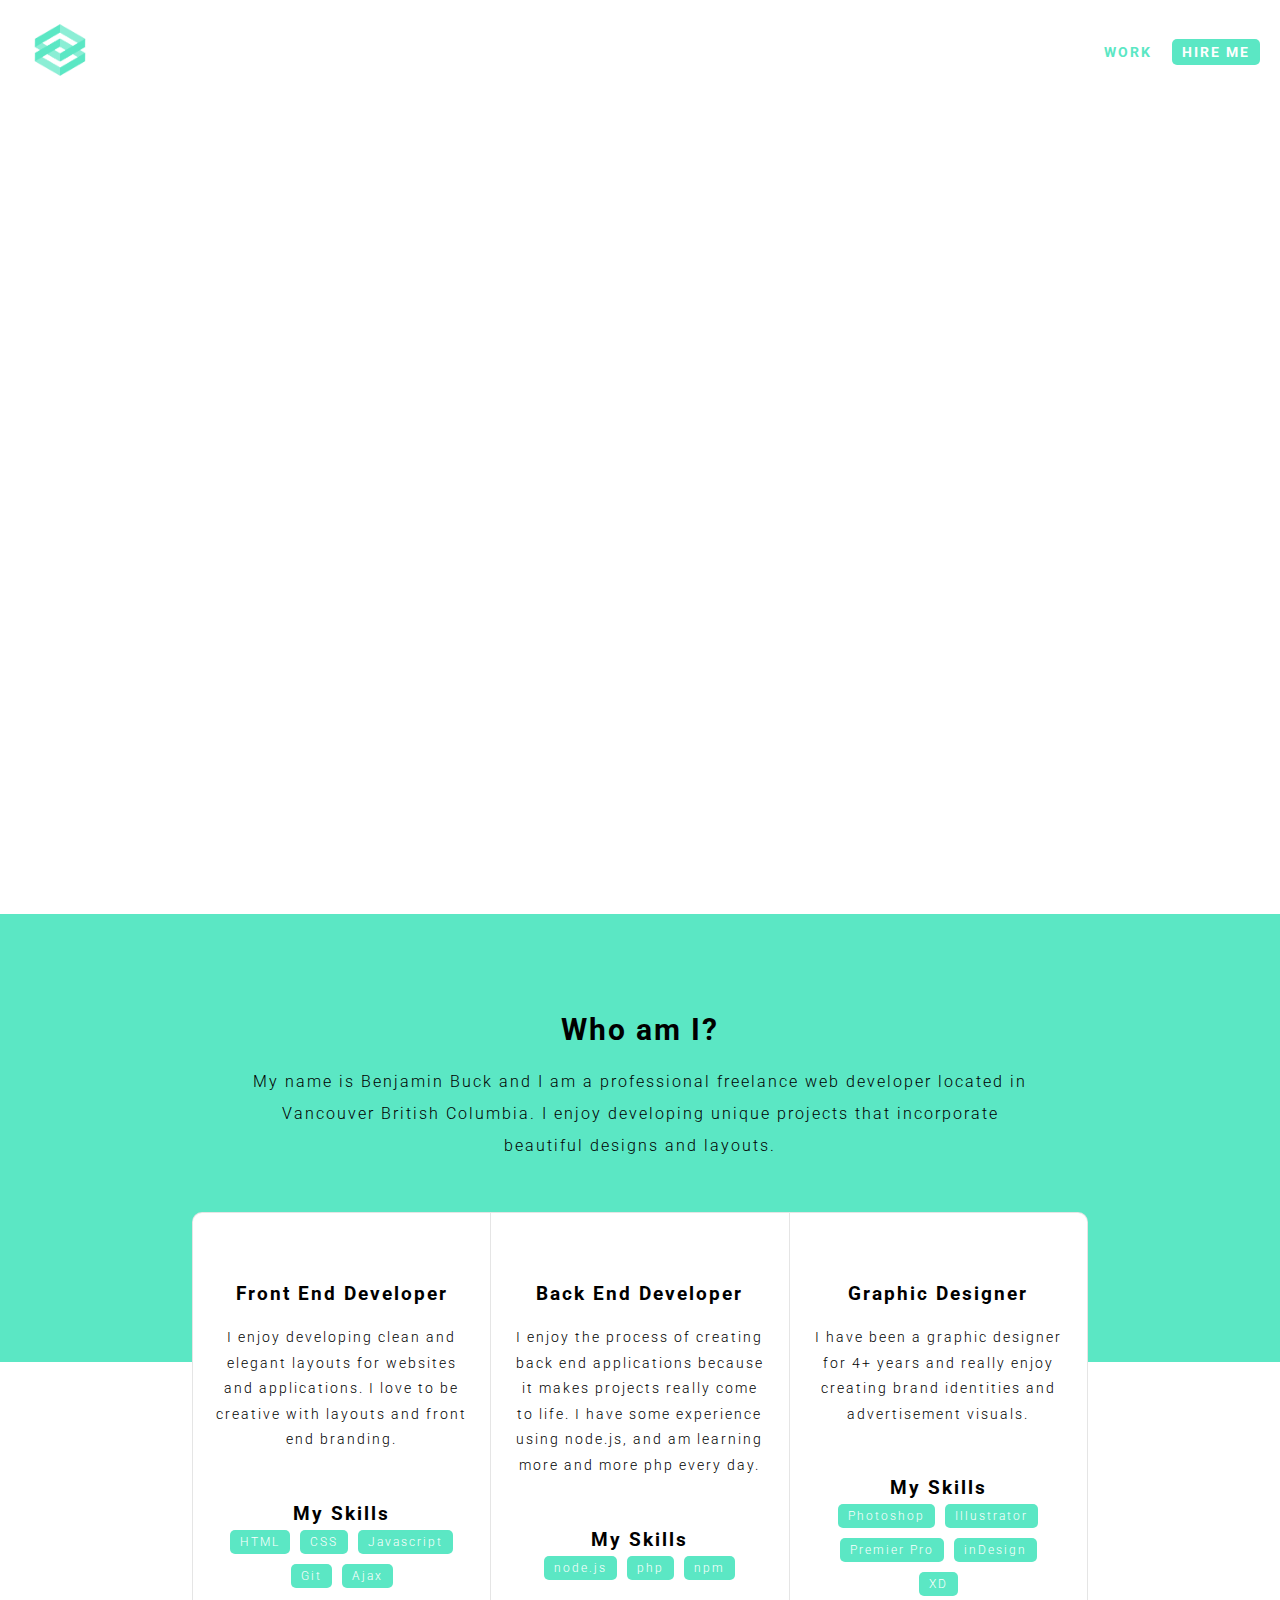
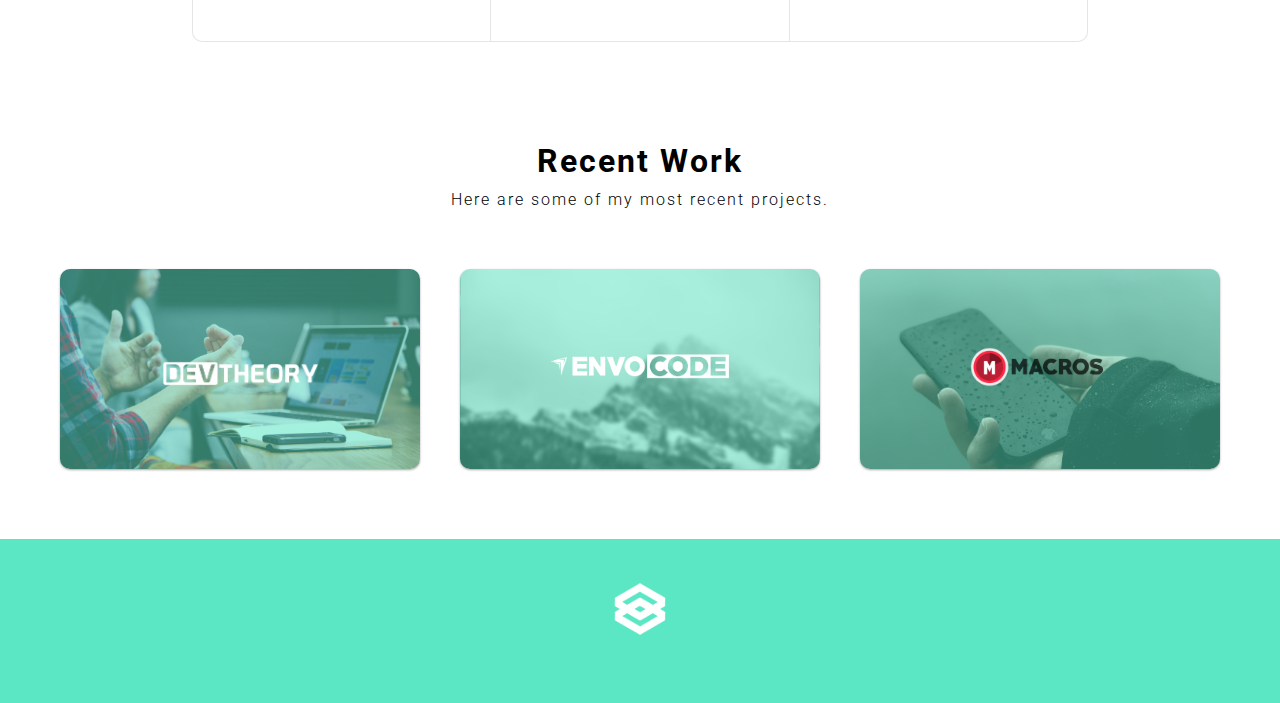
==== index.html @ eeb23f59 "first commit" ====
<!DOCTYPE html>
<html lang="en">
<head>
  <meta charset="UTF-8">
  <meta name="viewport" content="width=device-width, initial-scale=1.0">
  <meta http-equiv="X-UA-Compatible" content="ie=edge">
  <link rel="stylesheet" href="https://use.fontawesome.com/releases/v5.8.1/css/all.css" integrity="sha384-50oBUHEmvpQ+1lW4y57PTFmhCaXp0ML5d60M1M7uH2+nqUivzIebhndOJK28anvf" crossorigin="anonymous">
  <link href="https://fonts.googleapis.com/css?family=Heebo:400,700,900|Lato" rel="stylesheet">
  <link href="https://fonts.googleapis.com/css?family=Roboto:300,400,500,700" rel="stylesheet">
  <link rel="stylesheet" href="animate.css">
  <link rel="stylesheet" href="styles.css" type="text/css">
  <title>Benjamin Buck | Web Developer</title>
  <link rel="icon" href="img/logo_transparent.png" type="image/x-icon"/>
</head>
<body>

  <header>
    <a href="#"><img id="logo" src="img/logo_transparent.png" alt="Benjamin Buck logo"></a>
    <nav>
      <ul>
        <li><a href="work.html">Work</a></li>
        <li class="button"><a href="hire.html">Hire Me</a></li>
      </ul>
    </nav>
  </header>
  <section class="typewriter">
    <p class="line anim-typewriter">Hi, I'm <span class="color">Ben</span> and I develop beautiful websites and applications</p>
  </section>

  <section class="about-me">
    <div class="about-content">
      <h2>Who am I?</h2>
      <p>My name is Benjamin Buck and I am a professional freelance web developer located in Vancouver British Columbia. I enjoy developing unique projects that incorporate beautiful designs and layouts.</p>
    </div>
  </section>

  <section class="skills">
    <div class="inner-box">
      <i class="fas fa-laptop-code"></i>
      <h3>Front End Developer</h3>
      <p>I enjoy developing clean and elegant layouts for websites and applications. I love to be creative with layouts and front end branding.</p>

      <h3>My Skills</h3>
      <div class="tags-container">
        <span class="tag">HTML</span>
        <span class="tag">CSS</span>
        <span class="tag">Javascript</span>
        <span class="tag">Git</span>
        <span class="tag">Ajax</span>
      </div>

    </div>
    <div class="inner-box">
      <i class="fas fa-sitemap"></i>
      <h3>Back End Developer</h3>
      <p>I enjoy the process of creating back end applications because it makes projects really come to life. I have some experience using node.js, and am learning more and more php every day.</p>

      <h3>My Skills</h3>
      <div class="tags-container">
        <span class="tag">node.js</span>
        <span class="tag">php</span>
        <span class="tag">npm</span>
      </div>


    </div>
    <div class="inner-box">
      <i class="fas fa-brush"></i>
      <h3>Graphic Designer</h3>
      <p>I have been a graphic designer for 4+ years and really enjoy creating brand identities and advertisement visuals. </p>
      <h3>My Skills</h3>
      <div class="tags-container">
        <span class="tag">Photoshop</span>
        <span class="tag">Illustrator</span>
        <span class="tag">Premier Pro</span>
        <span class="tag">inDesign</span>
        <span class="tag">XD</span>
      </div>
    </div>
  </section>

  <section class="recent-portfolio">
    <h1>Recent Work</h1>
    <p>Here are some of my most recent projects.</p>

    <div class="recent-container">
      <div class="project" style="background-image: url('img/devtheory.png')">
        <a href="devtheory.html"><img class="port-logo" src="img/devtheory-logo.png" alt="Dev Theory Logo"></a>
      </div>

      <div class="project" style="background-image: url('img/envocode.png')">
        <a href="envocode.html"><img class="port-logo" src="img/envocode-logo.png" alt="Envocode Logo"></a>
      </div>

      <div class="project" style="background-image: url('img/macros-photo.png')">
        <a href="macros.html"><img class="port-logo" src="img/macros.png" alt="Envocode Logo"></a>


      </div>
    </div>
  </section>

  <footer>
    <img id="footer-logo" src="img/logo_white.png" alt="White version of logo">
    <ul>
      <li><a href="http://www.twitter.com/thebenalan"><i class="fab fa-twitter"></i></a></li>
      <li><a href="http://www.facebook.com/thebenalan"><i class="fab fa-facebook-f"></i></a></li>
      <li><a href="http://www.dribble.com/thebenalan"><i class="fab fa-dribbble"></i></a></li>
      <li><a href="http://www.instagram.com/thebenalan"><i class="fab fa-instagram"></i></a></li>
    </ul>
  </footer>

  <script src="main.js"></script>
</body>
</html>
---- styles.css ----
/*
Benjamin Buck Portfolio website
Designed By: Benjamin Buck
*/

/* =================== */
/* Global Styles */

* {
  padding: 0;
  margin: 0;
}

body {
  font-family: 'Roboto', sans-serif;
  letter-spacing: 2px
}

a {
  text-decoration: none;
}

p {
  font-weight: 300;
  padding-top: 10px;
}

nav a:hover {
  color: #18b28b;
  transition: 0.4s;
  cursor: pointer;
  border-bottom: 2px solid #18b28b;
}

li {
  list-style: none;
}

.active {
  border-bottom: 1px solid #5be7c4;
}

.gray {
  background-color: rgba(0,0,0,0.07);
}

/* Website Buttons */

.btn {
  margin: 20px 0;
  padding: 10px 60px;
  font-size: 15px;
  background: transparent;
  border: 1px solid #5be7c4;
  border-radius: 10px;
  font-weight: bold;
  color: black;
}

/* Button Hover States */

.btn a:hover {
  color: white;
}

.btn:hover {
  border: 2px solid white;
  background-color: #5be7c4;
  color: white;
  transition: 0.5s;
  transition-timing-function: ease-in-out;
}

/* Animations */

@keyframes fadeInUp {
  from {
    opacity: 0;
    transform: translateY(400px);
  }
  to {
    opacity: 1;
    transform: translateX(0);
  }
}

@keyframes fadeInDown {
  from {
    opacity: 0;
    transform: translateY(-100px);
  }
  to {
    opacity: 1;
    transform: translateY(0);
  }
}

/* Used for portfolio screen scroll */
@keyframes screenScroll {
  from {
    top: 0;
  }
  to {
    top: -800px;
  }
}

@keyframes scroll {
  from {
    transform: translateY(0);
  }
  to {
    transform: translateY(500px);
  }
}

@keyframes tilt {
  from {
    transform: translate3d(0);
  }
  to {
    transform: translate3d(100px);
  }
}


/* =================== */
/* Header */

header {
  z-index: 3;
  position: sticky;
  top: 0;
  display: flex;
  justify-content: space-between;
  align-items: center;
  padding: 20px;
  background-color: white;
  animation-name: fadeInDown;
  animation-duration: 1s;
  animation-timing-function: ease-in-out;
  animation-fill-mode: forwards;
}

header a {
  color: #5be7c4;
}

header #logo {
  height: 60px;
  margin-left: 10px;
}

header nav ul {
  display: flex;
  align-items: center;
}

header nav li {
  padding: 0 20px;
  font-size: 14px;
  text-transform: uppercase;
  font-weight: bold;

}

.button {
  background-color: #5be7c4;
  padding: 5px 10px;
  opacity: 1;
  border-radius: 5px;
}

.button a {
  color: white;
}

.button:hover {
  background-color: #18b28b;
  transition: 0.4s;
}

.button a:hover {
  color: white;
}

.typewriter {
  opacity: 0;
  animation-name: fadeInUp;
  animation-duration: 1s;
  animation-delay: 1s;
  animation-timing-function: ease-in-out;
  animation-fill-mode: forwards;
  margin: 0 auto;
  height: 90vh;
  width: 80%;
  display: flex;
  justify-content: center;
  flex-direction: column;
  align-items: center;
  text-align: center;
  line-height: 1em;
}

.typewriter p {
  font-size: 60px;
  max-width: 80rem;
  display: block;
  padding: 0;
  line-height: normal;
}

.color {
  color: #5be7c4;
  font-weight: bold;
}

/* About Section */

.about-me {
  display: flex;
  justify-content: center;
  text-align: center;
  padding: 100px 0 200px 0;
  width: 100%;
  background-color: #5be7c4;
}

.about-me .about-content {
  max-width: 50rem;
  line-height: 2rem;
}

.about-me h2 {
  font-size: 30px;
  font-weight: bold;
}

.about-me p {
  padding-top: 20px;
  font-weight: 300;
}

/* Skills Section */

.skills {
  display: flex;
  position: relative;
  top: -150px;
  background-color: white;
  width: 70%;
  margin: 0 auto;
  border-radius: 10px;
  border: 1px solid rgba(0,0,0,0.1);
  box-sizing: border-box;
}


.inner-box {
  flex-basis: 33.3%;
  border-right: 1px solid rgba(0,0,0,0.1);
  text-align: center;
  padding: 40px 0;
}

.inner-box:last-child {
  border: none;
}

.inner-box i {
  font-size: 60px;
  color: #5be7c4;
  text-align: center;
}

.inner-box h3 {
  padding-top: 30px;
}

.inner-box p {
  font-size: 14px;
  font-weight: 300;
  padding: 20px;
  line-height: 1.6rem;
}

.tags-container {
  margin-top: 20px;
  display: flex;
  flex-wrap: wrap;
  text-align: center;
  align-items: center;
  justify-content: center;
  max-width: 80%;
  margin: 0 auto;
}

.tag {
  background-color: #5be7c4;
  padding: 5px 10px;
  border-radius: 5px;
  margin: 5px;
  color: black;
  font-size: 12px;
  color: white;
  font-weight: 300;
}

.skills-btn {
  margin-top: 20px;
  padding: 10px 80px;
  background-color:#5be7c4;
  border: none;
  border-radius: 10px;
  font-size: 15px;
  font-weight: bold;
}

/* Recent Work */

.recent-portfolio {
  text-align: center;
  position: relative;
  top: -50px;
}

.recent-container {
  max-width: 1200px;
  margin: 0 auto;
  display: flex;
  margin-top: 40px;
}

.project {
  height: 200px;
  width: 33.3%;
  background-size: cover;
  background-position: center;
  border-radius: 10px;
  margin: 20px;
  box-shadow: 0 1px 3px rgba(0,0,0,0.12), 0 1px 2px rgba(0,0,0,0.24);
  transition: all 0.3s cubic-bezier(.25,.8,.25,1);
  transition: 0.4s;
  color: white;
  display: flex;
  align-items: center;
  justify-content: center;
}

.project:hover {
  box-shadow: 0 14px 28px rgba(0,0,0,0.25), 0 10px 10px rgba(0,0,0,0.22);
  transition: 0.4s;
  filter: saturate();
}

.port-logo {
  height: 40px;
}

.port-hover {
  transform: scale(1.2);
  transition: 1s;
}


/* Footer Styles */

footer {
  background-color: #5be7c4;
  text-align: center;
  padding-bottom: 20px;
}

footer #footer-logo {
  height: 60px;
  margin: 40px 0;
}

footer ul {
  display: flex;
  align-items: center;
  justify-content: center;
}

footer li {
  margin: 0 10px;
}

footer a {
  color: white;
  font-size: 20px;
}

/* Portfolio Page */

.portfolio {
  background-color: rgba(0,0,0,0.05);
  width: 100%;
}

.portfolio-container {
  display: flex;
  flex-wrap: wrap;
  margin: 0 auto;
  width: 1200px;
  justify-content: space-between;
  padding: 50px 0;
}

.portfolio-thumbnail {
  height: 250px;
  flex-basis: 48%;
  margin: 20px 0;
  background-size: cover;
  background-position: center;
  display: flex;
  justify-content: center;
  align-items: center;
  text-align: center;
  color: white;
  text-shadow: 0px 3px 7px rgba(0,0,0,0.20);
  border-radius: 10px;
}

.portfolio a {
  color: white;
}

.portfolio-thumbnail h3 {
  font-size: 30px;
}

.portfolio-thumbnail p {
  font-weight: 300;
}


/* Projects Page */
.preview {
  display: flex;
  justify-content: space-between;
  max-width: 1200px;
  margin: 100px auto;
  padding-bottom: 100px;
}

.screen {
  height: 250px;
  width: 527px;
  z-index: 1;
  position: absolute;
  top: 246px;
  object-fit: cover;
  overflow: hidden;
}

.screen img {
  object-fit: cover;
  width: 527px;
  border: none;
  position: absolute;
  animation-name: screenScroll;
  animation-duration: 8s;
  animation-iteration-count: infinite;
}

.project-description {
  flex-basis: 50%;
  height: 100px;
}

.project-description p {
  line-height: 1.3rem;
  font-weight: 300;
  color: rgba(0,0,0,0.7);
  font-size: 14px;
}

.computer #Layer_1 {
  height: 300px;
  flex-basis: 50%;
}

.computer #scroll {
  animation-name: scroll;
  animation-duration: 8s;
  animation-fill-mode: forwards;
  animation-iteration-count: infinite;
}

.computer #scroll:hover {
  animation-name: tilt;
  animation-duration: 3s;
}

.features {
  height: 500px;
  width: 100%;
}

.features-container {
  display: flex;
  justify-content: space-between;
  max-width: 1200px;
  margin: 0 auto;
}

.features .box {
  height: 200px;
  width: 200px;
  flex-basis: 31%;
  background-color: #A3ECDA;
  position: relative;
  top: -80px;
  display: flex;
  justify-content: center;
  align-items: flex-start;
  border-radius: 10px;
  color: white;
}

.features .box .content {
  padding: 20px 0;
  width: 80%;
  margin: 0 auto;
}

.features .box .content p,
.features .box .content ul li {
  font-size: 13px;
  line-height: 20px;
}

.features .box .content ul {
  margin-top: 10px;
}

.features .box .content ul li {
  list-style: disc;
  margin-left: 20px
}


@media screen and (max-width: 1200px) {
  .skills {
    flex-direction: column;
    width: 80%;
  }

  .inner-box {
    border-top: 1px solid rgba(0,0,0,0.1);
    border-right: none;
  }

  .inner-box:first-child {
    border-top: none;
  }

  .inner-box:last-child {
    border-top: 1px solid rgba(0,0,0,0.1);

  }
  .about-me .about-content {
    max-width: 80%;
  }

  .recent-container {
    flex-direction: column;
    flex-wrap: wrap;
  }

  .project {
    width: 70%;
    height: 300px;
    margin: 40px auto;
  }
}

@media screen and (max-width: 700px) {
  .skills {
    width: 90%;
  }

  .typewriter p {
    font-size: 40px;
  }

  .project {
    width: 90%;
  }

}
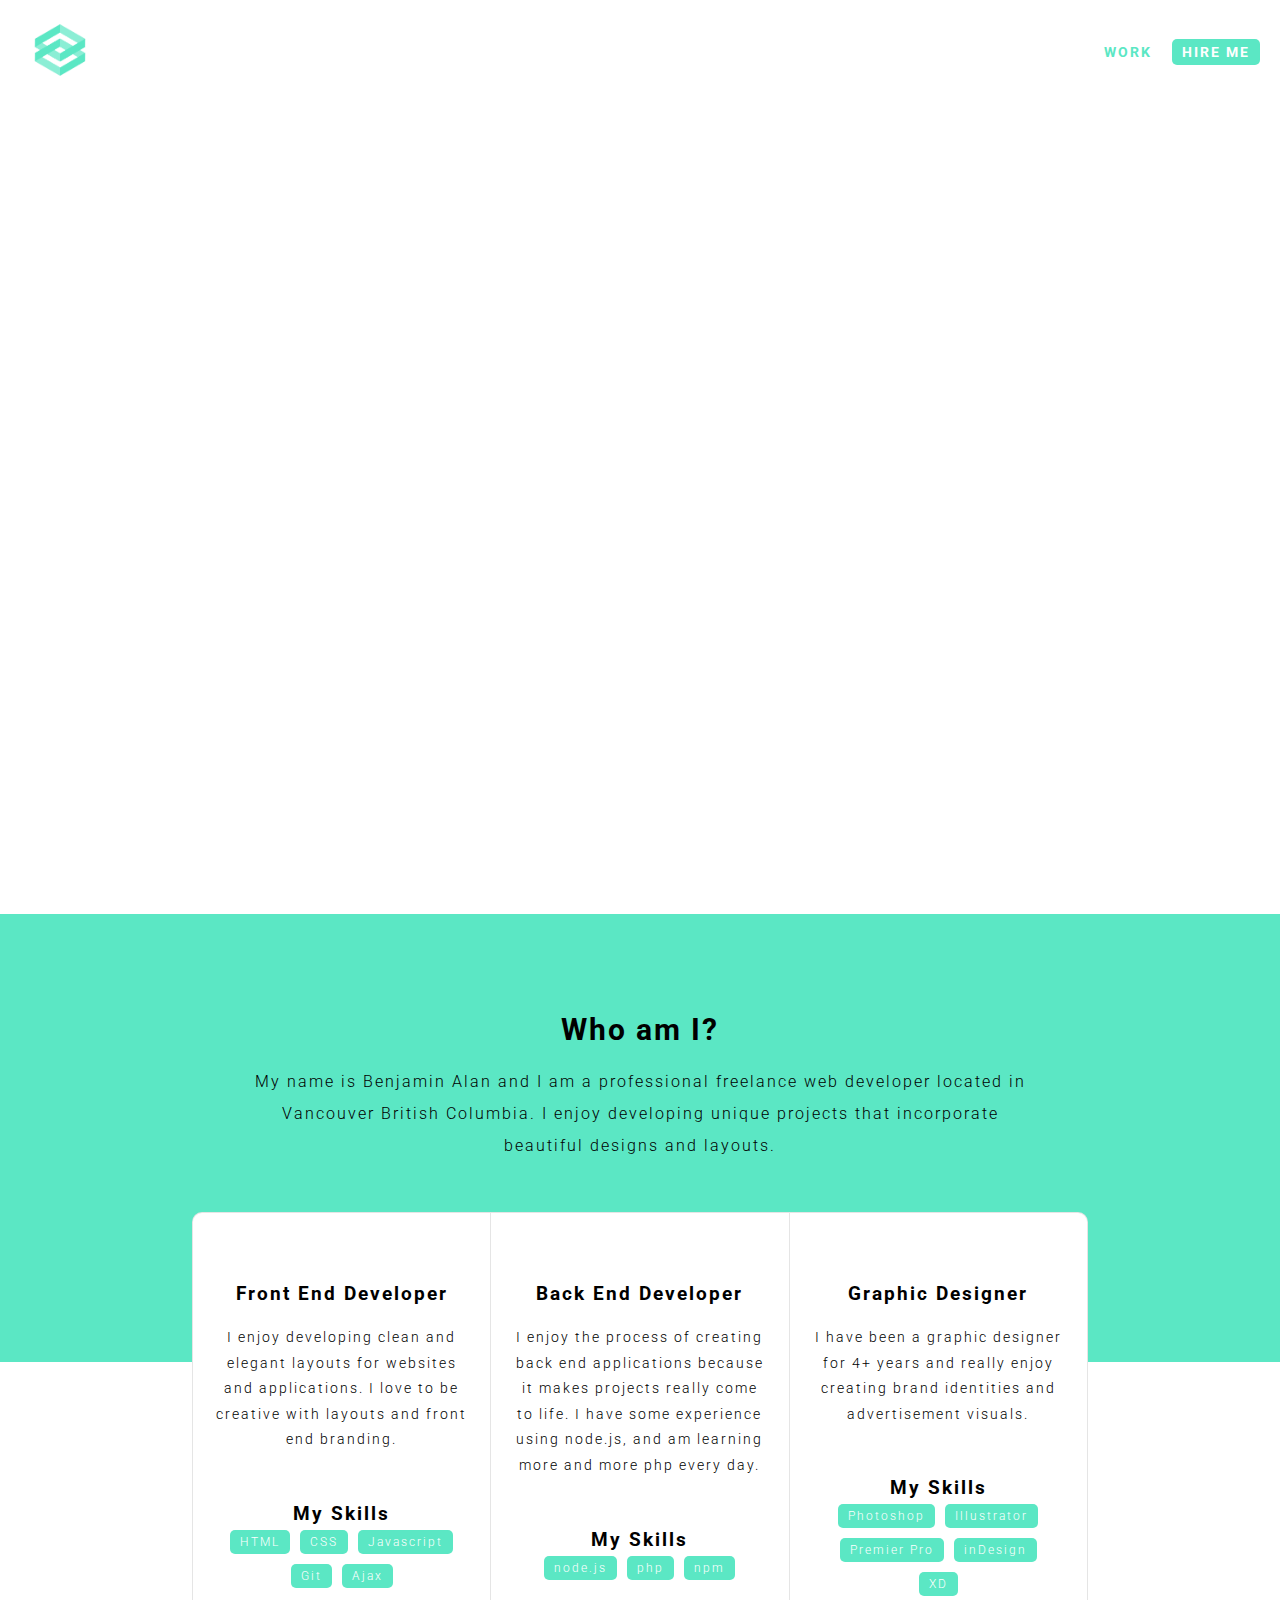
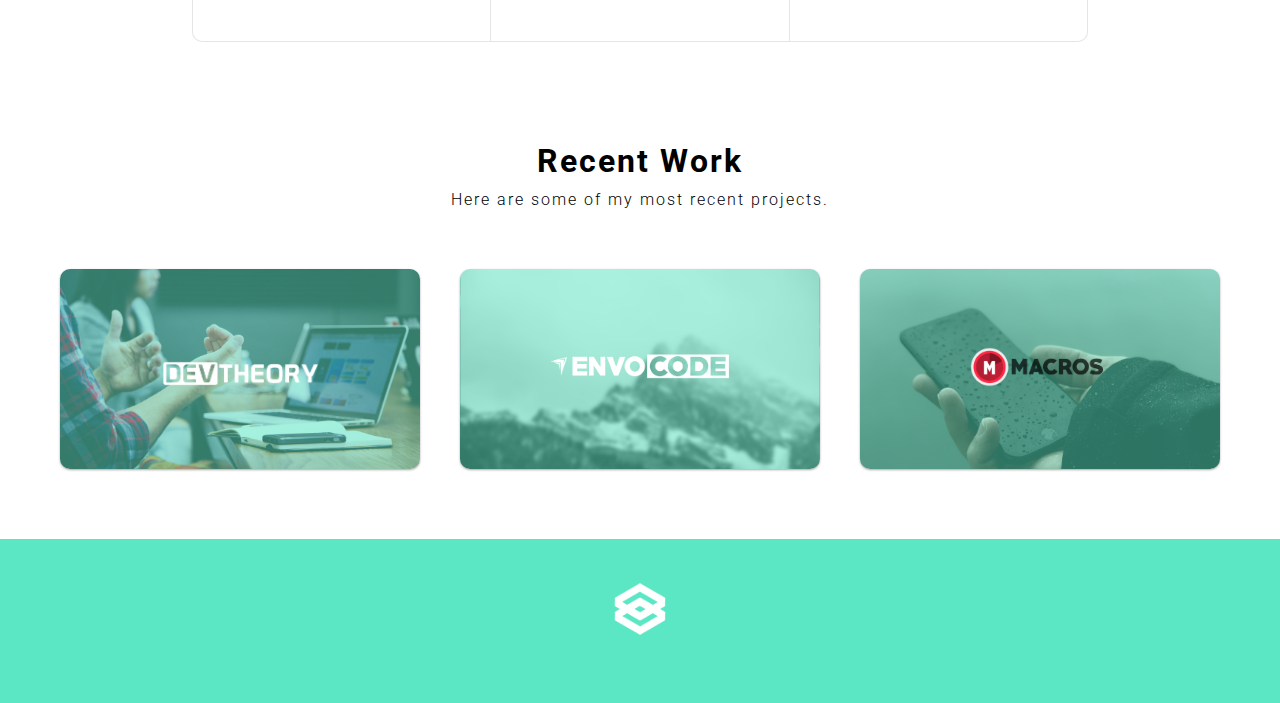
==== commit a44261a8: "Merge branch 'master' of https://github.com/buck0175/buck0175" ====
--- a/index.html
+++ b/index.html
@@ -9,7 +9,7 @@
   <link href="https://fonts.googleapis.com/css?family=Roboto:300,400,500,700" rel="stylesheet">
   <link rel="stylesheet" href="animate.css">
   <link rel="stylesheet" href="styles.css" type="text/css">
-  <title>Benjamin Buck | Web Developer</title>
+  <title>Benjamin Alan | Web Developer</title>
   <link rel="icon" href="img/logo_transparent.png" type="image/x-icon"/>
 </head>
 <body>
@@ -30,7 +30,7 @@
   <section class="about-me">
     <div class="about-content">
       <h2>Who am I?</h2>
-      <p>My name is Benjamin Buck and I am a professional freelance web developer located in Vancouver British Columbia. I enjoy developing unique projects that incorporate beautiful designs and layouts.</p>
+      <p>My name is Benjamin Alan and I am a professional freelance web developer located in Vancouver British Columbia. I enjoy developing unique projects that incorporate beautiful designs and layouts.</p>
     </div>
   </section>
 
--- a/styles.css
+++ b/styles.css
@@ -9,7 +9,7 @@
 * {
   padding: 0;
   margin: 0;
-}
+} 
 
 body {
   font-family: 'Roboto', sans-serif;
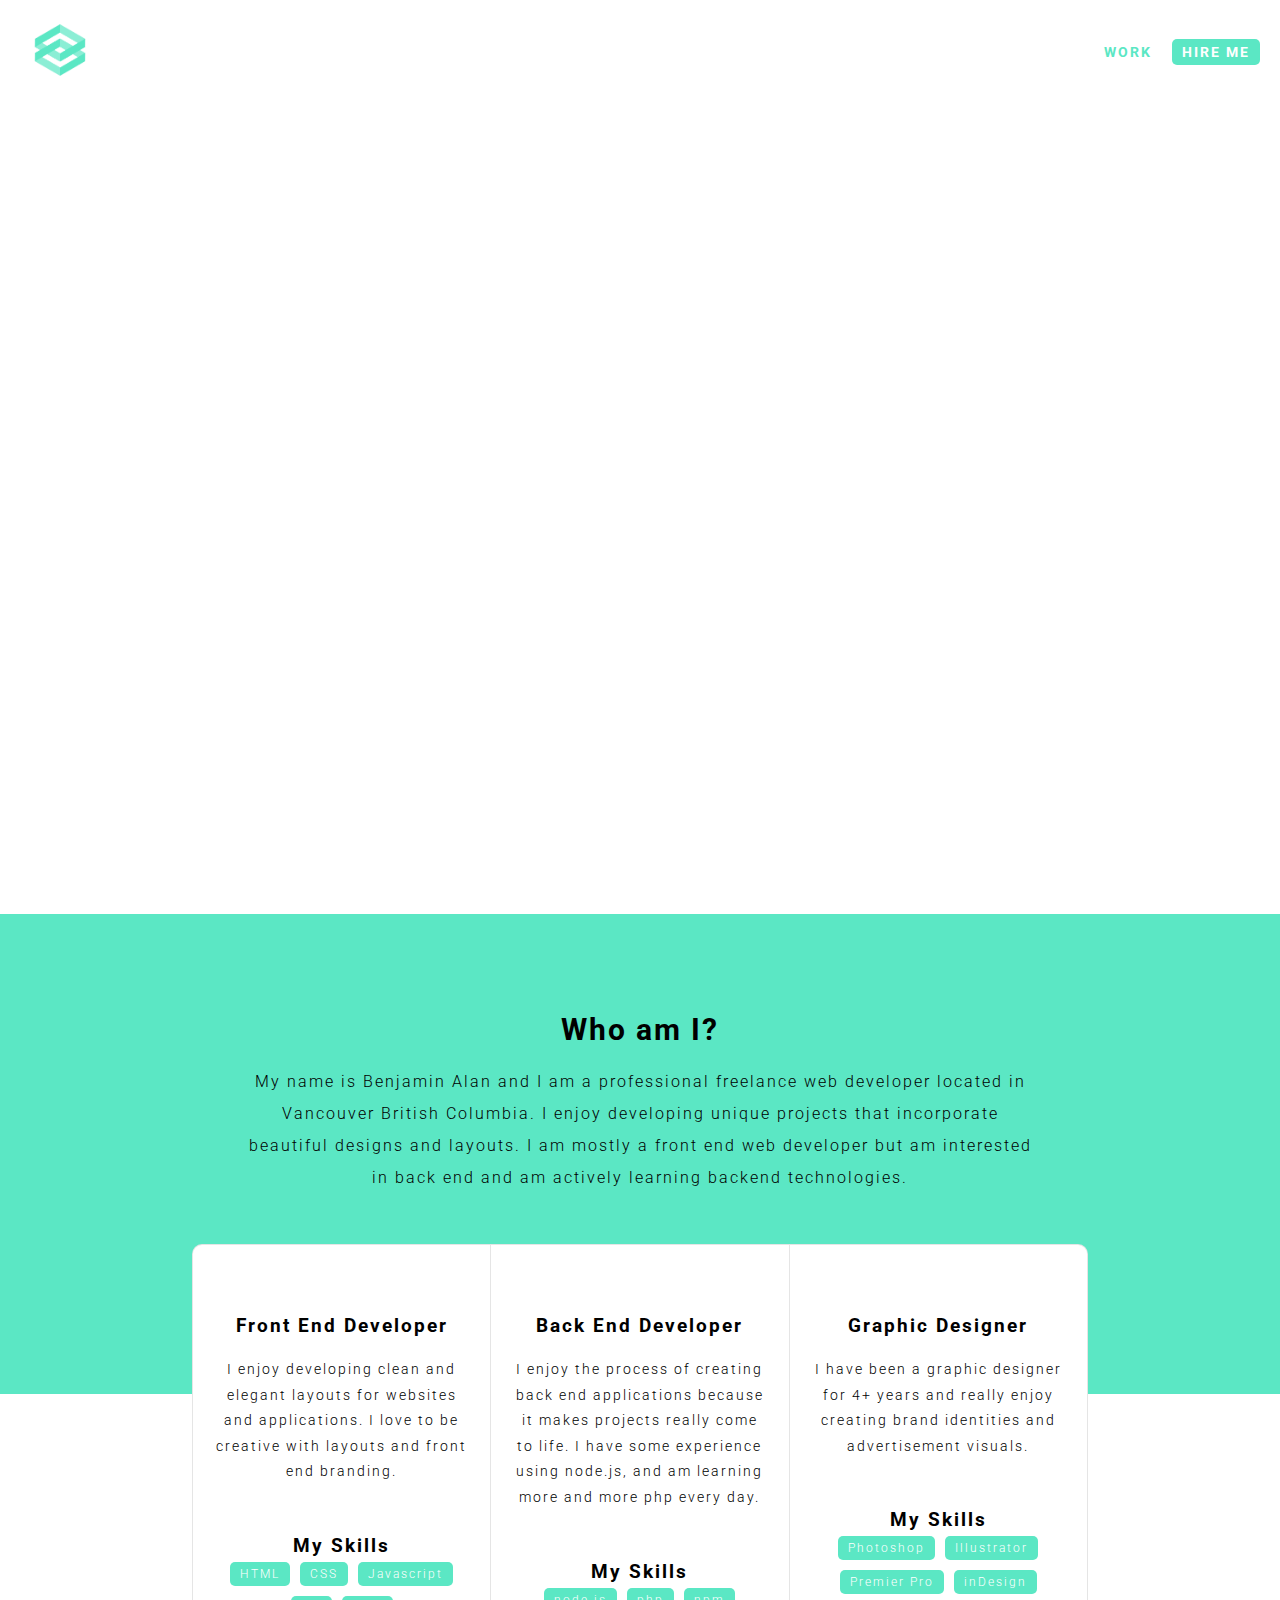
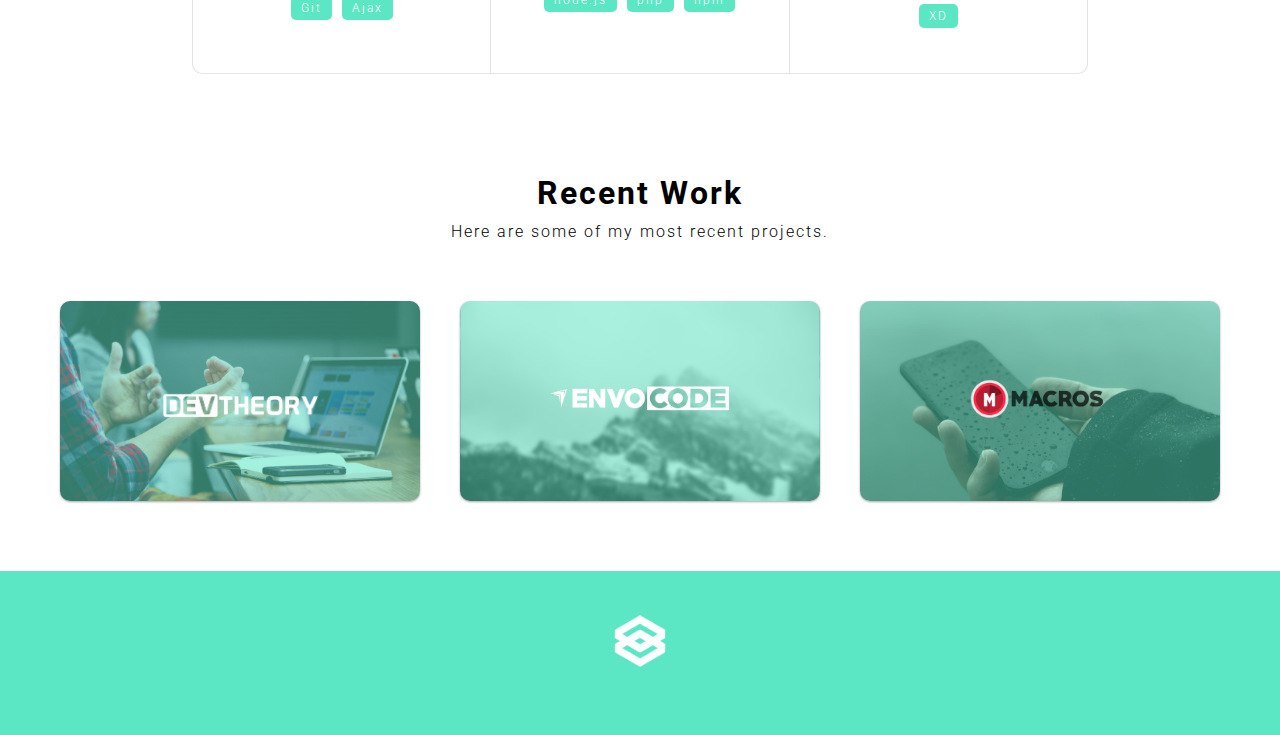
==== commit 8ca9215c: "updated who am i message" ====
--- a/index.html
+++ b/index.html
@@ -30,7 +30,7 @@
   <section class="about-me">
     <div class="about-content">
       <h2>Who am I?</h2>
-      <p>My name is Benjamin Alan and I am a professional freelance web developer located in Vancouver British Columbia. I enjoy developing unique projects that incorporate beautiful designs and layouts.</p>
+      <p>My name is Benjamin Alan and I am a professional freelance web developer located in Vancouver British Columbia. I enjoy developing unique projects that incorporate beautiful designs and layouts. I am mostly a front end web developer but am interested in back end and am actively learning backend technologies.</p>
     </div>
   </section>
 
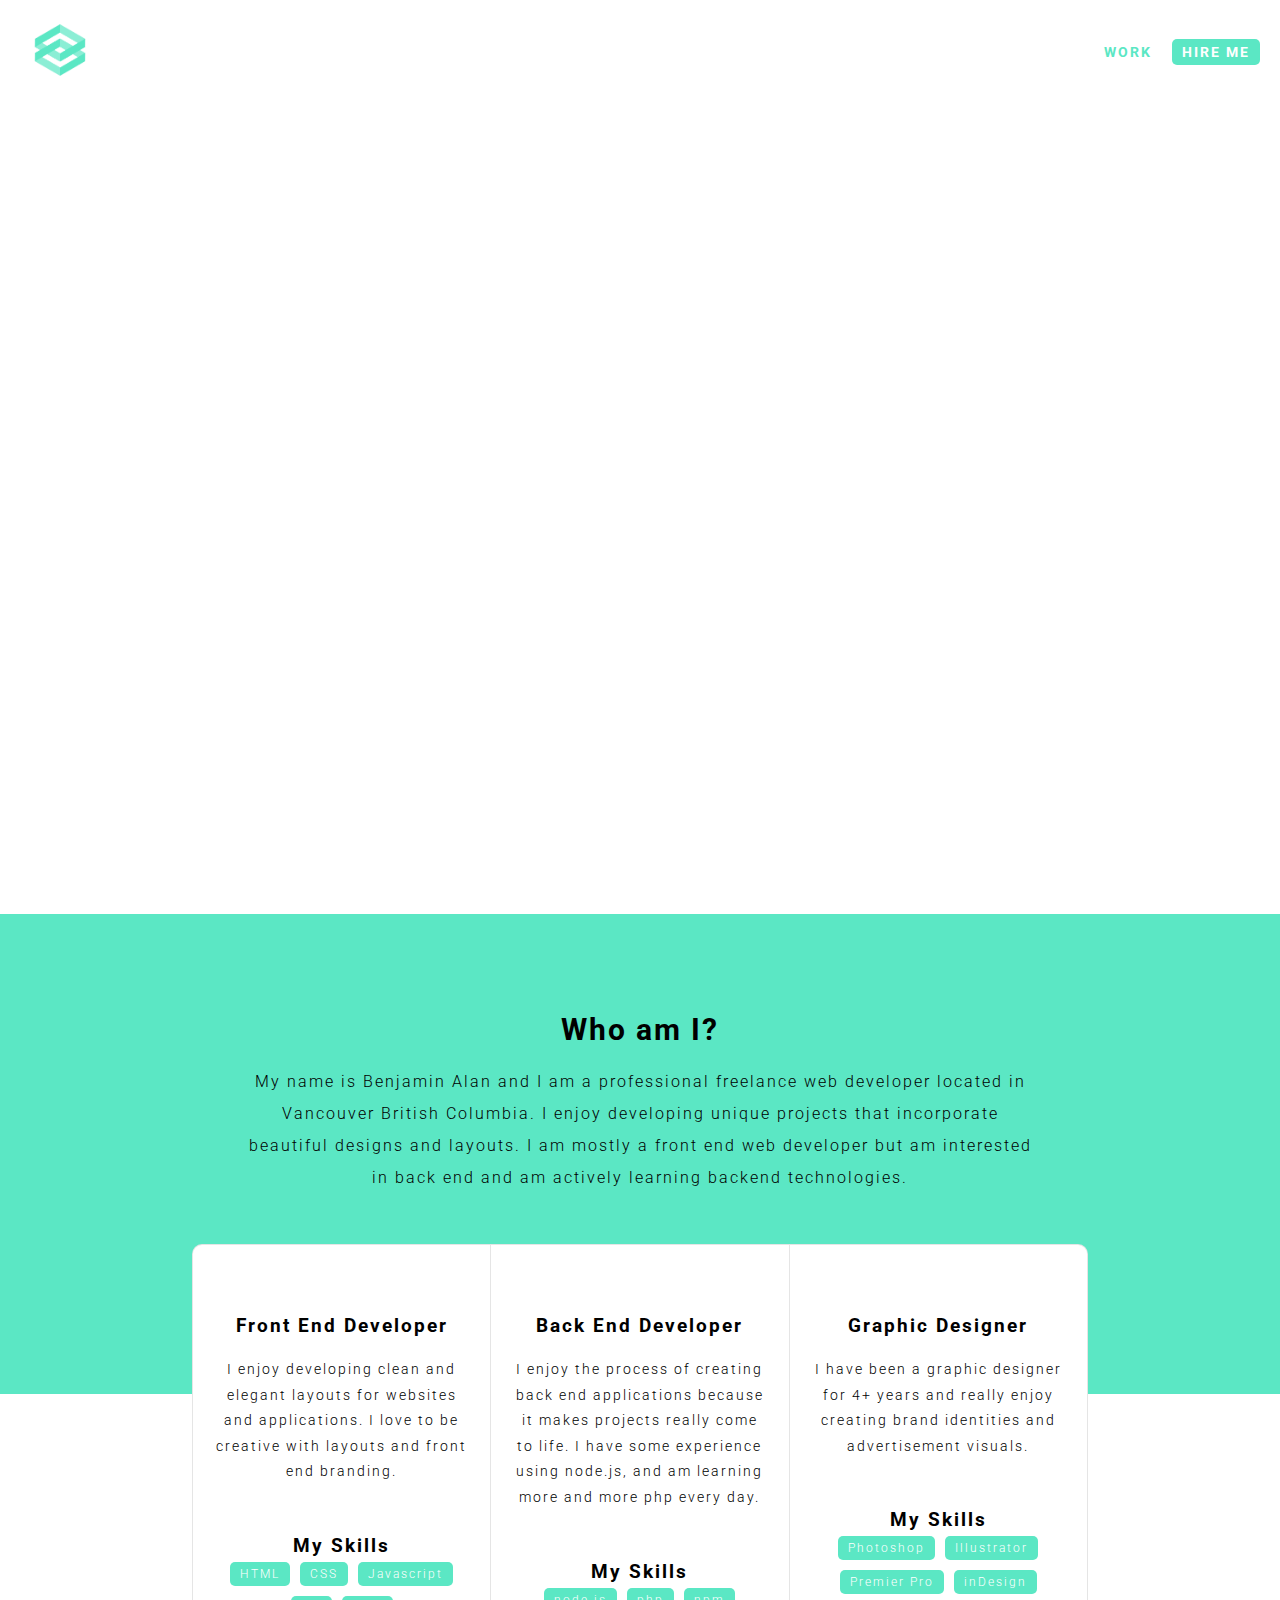
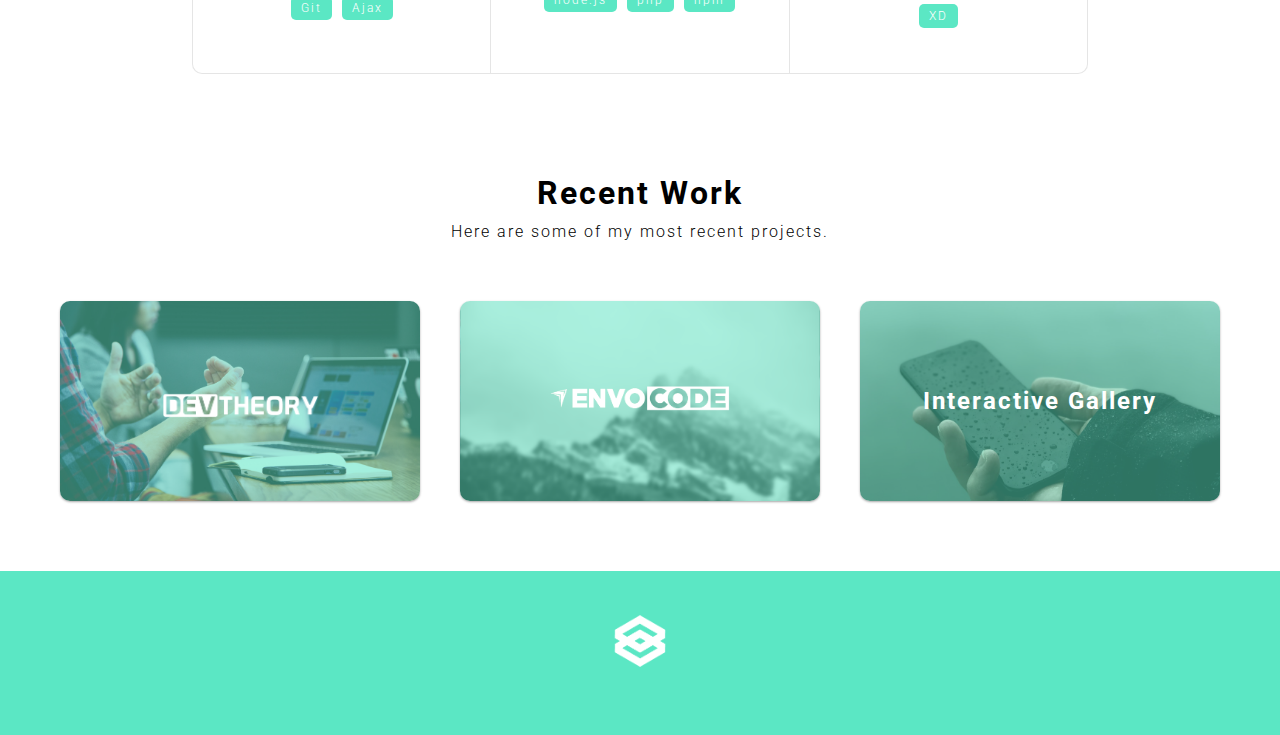
==== commit 5f1cc822: "changes to portfolio items" ====
--- a/index.html
+++ b/index.html
@@ -93,7 +93,7 @@
       </div>
 
       <div class="project" style="background-image: url('img/macros-photo.png')">
-        <a href="macros.html"><img class="port-logo" src="img/macros.png" alt="Envocode Logo"></a>
+        <a href="macros.html"><h2>Interactive Gallery</h2></a>
 
 
       </div>
--- a/styles.css
+++ b/styles.css
@@ -9,7 +9,7 @@
 * {
   padding: 0;
   margin: 0;
-} 
+}
 
 body {
   font-family: 'Roboto', sans-serif;
@@ -34,6 +34,12 @@
 
 li {
   list-style: none;
+}
+
+#mail {
+  font-weight: bold;
+  text-decoration: none;
+  color: #5be7c4;
 }
 
 .active {
@@ -329,6 +335,10 @@
   margin: 0 auto;
   display: flex;
   margin-top: 40px;
+}
+
+.recent-container a {
+  color: white;
 }
 
 .project {
@@ -362,6 +372,32 @@
   transition: 1s;
 }
 
+.about-container {
+  max-width: 1200px;
+  margin: 0 auto;
+}
+
+.about-container p {
+  line-height: 2em;
+}
+
+.project-tag {
+  background-color: blue;
+  color: white;
+  padding: 5px 10px;
+  margin: 10px 0;
+  display: inline-block;
+  border-radius: 5px;
+}
+
+.about-container .ongoing {
+  background-color: #FF4541;
+}
+
+.about-container .complete {
+  background-color: #3BE634;
+}
+
 
 /* Footer Styles */
 
@@ -541,6 +577,28 @@
 }
 
 
+/* Hire Page */
+
+@keyframes browser {
+  from {
+    opacity: 0;
+    left: -30%
+  }
+}
+
+#headshot {
+  border-radius: 100%;
+  height: 200px;
+  position: absolute;
+  top: 200px;
+  left: 45em;
+  z-index: -1;
+  transition: 2s;
+  animation-name: browser;
+  animation-duration: 2s;
+}
+
+
 @media screen and (max-width: 1200px) {
   .skills {
     flex-direction: column;
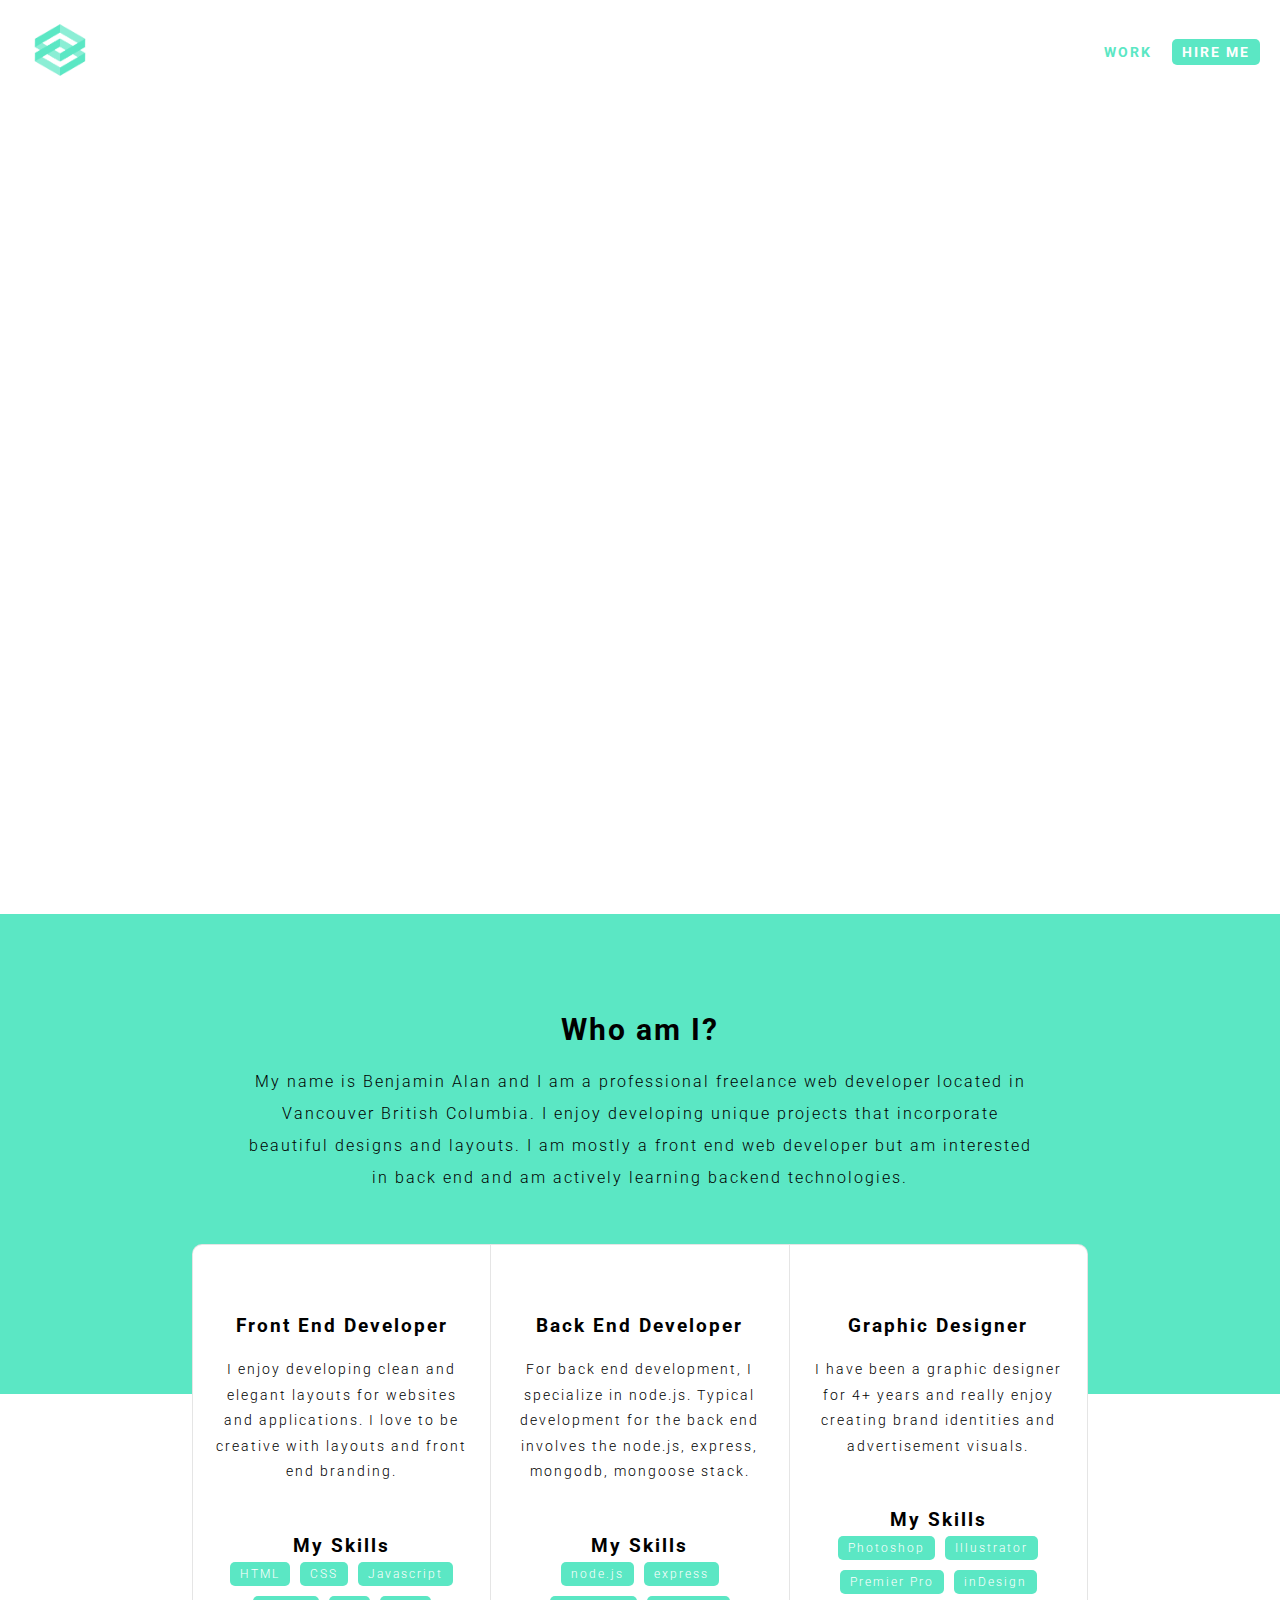
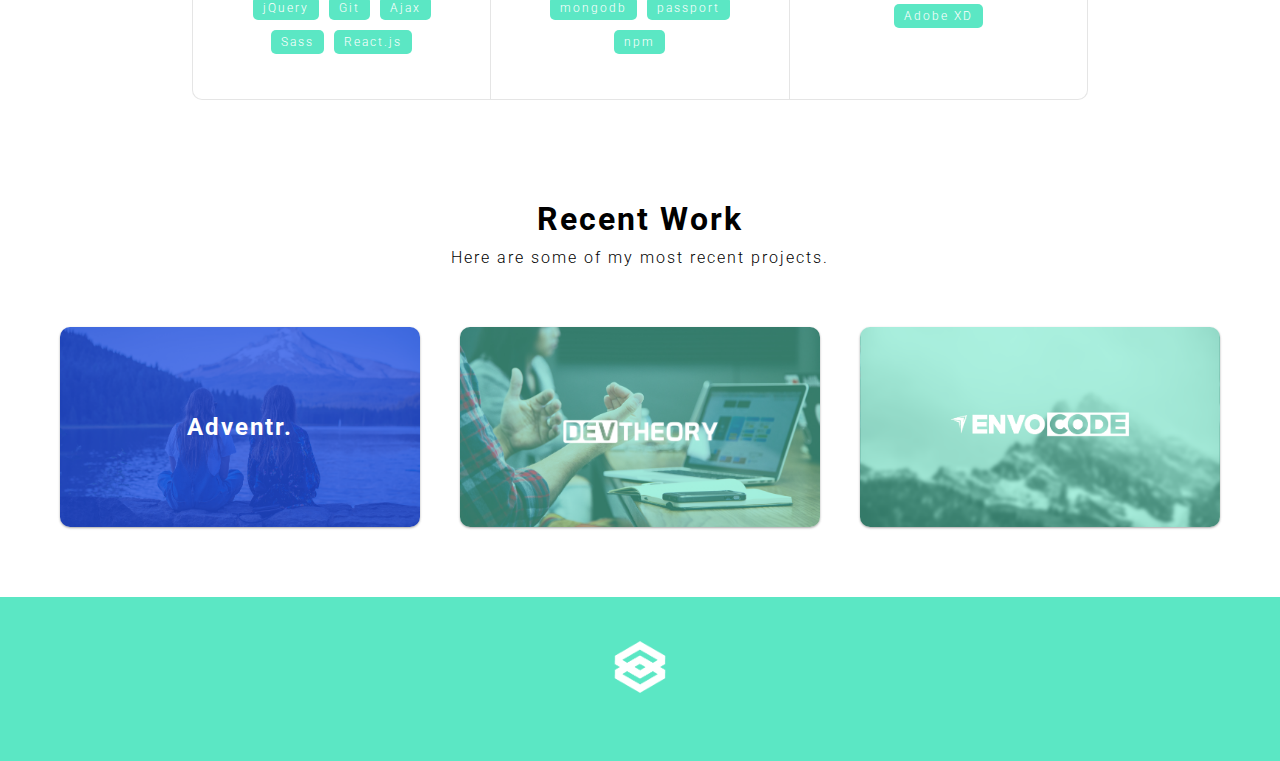
==== commit c71e30c7: "fixed link" ====
--- a/index.html
+++ b/index.html
@@ -24,7 +24,7 @@
     </nav>
   </header>
   <section class="typewriter">
-    <p class="line anim-typewriter">Hi, I'm <span class="color">Ben</span> and I develop beautiful websites and applications</p>
+    <p class="line anim-typewriter">Hi, I'm <span class="color">Ben</span> and I am a web developer. Welcome to my personal portfolio.</p>
   </section>
 
   <section class="about-me">
@@ -45,20 +45,24 @@
         <span class="tag">HTML</span>
         <span class="tag">CSS</span>
         <span class="tag">Javascript</span>
+        <span class="tag">jQuery</span>
         <span class="tag">Git</span>
         <span class="tag">Ajax</span>
+        <span class="tag">Sass</span>
+        <span class="tag">React.js</span>
       </div>
 
     </div>
     <div class="inner-box">
       <i class="fas fa-sitemap"></i>
       <h3>Back End Developer</h3>
-      <p>I enjoy the process of creating back end applications because it makes projects really come to life. I have some experience using node.js, and am learning more and more php every day.</p>
-
+      <p>For back end development, I specialize in node.js. Typical development for the back end involves the node.js, express, mongodb, mongoose stack.</p>
       <h3>My Skills</h3>
       <div class="tags-container">
         <span class="tag">node.js</span>
-        <span class="tag">php</span>
+        <span class="tag">express</span>
+        <span class="tag">mongodb</span>
+        <span class="tag">passport</span>
         <span class="tag">npm</span>
       </div>
 
@@ -74,7 +78,7 @@
         <span class="tag">Illustrator</span>
         <span class="tag">Premier Pro</span>
         <span class="tag">inDesign</span>
-        <span class="tag">XD</span>
+        <span class="tag">Adobe XD</span>
       </div>
     </div>
   </section>
@@ -84,6 +88,11 @@
     <p>Here are some of my most recent projects.</p>
 
     <div class="recent-container">
+
+      <div class="project" style="background-image: url('img/adventr.png')">
+        <a href="adventr.html"><h2>Adventr.</h2></a>
+      </div>
+
       <div class="project" style="background-image: url('img/devtheory.png')">
         <a href="devtheory.html"><img class="port-logo" src="img/devtheory-logo.png" alt="Dev Theory Logo"></a>
       </div>
@@ -92,11 +101,7 @@
         <a href="envocode.html"><img class="port-logo" src="img/envocode-logo.png" alt="Envocode Logo"></a>
       </div>
 
-      <div class="project" style="background-image: url('img/macros-photo.png')">
-        <a href="macros.html"><h2>Interactive Gallery</h2></a>
 
-
-      </div>
     </div>
   </section>
 
--- a/styles.css
+++ b/styles.css
@@ -1,11 +1,3 @@
-/*
-Benjamin Buck Portfolio website
-Designed By: Benjamin Buck
-*/
-
-/* =================== */
-/* Global Styles */
-
 * {
   padding: 0;
   margin: 0;
@@ -13,7 +5,7 @@
 
 body {
   font-family: 'Roboto', sans-serif;
-  letter-spacing: 2px
+  letter-spacing: 2px;
 }
 
 a {
@@ -23,13 +15,6 @@
 p {
   font-weight: 300;
   padding-top: 10px;
-}
-
-nav a:hover {
-  color: #18b28b;
-  transition: 0.4s;
-  cursor: pointer;
-  border-bottom: 2px solid #18b28b;
 }
 
 li {
@@ -47,10 +32,136 @@
 }
 
 .gray {
-  background-color: rgba(0,0,0,0.07);
-}
-
-/* Website Buttons */
+  background-color: rgba(0, 0, 0, 0.07);
+}
+
+@-webkit-keyframes fadeInUp {
+  from {
+    opacity: 0;
+    -webkit-transform: translateY(400px);
+    transform: translateY(400px);
+  }
+  to {
+    opacity: 1;
+    -webkit-transform: translateX(0);
+    transform: translateX(0);
+  }
+}
+
+@keyframes fadeInUp {
+  from {
+    opacity: 0;
+    -webkit-transform: translateY(400px);
+    transform: translateY(400px);
+  }
+  to {
+    opacity: 1;
+    -webkit-transform: translateX(0);
+    transform: translateX(0);
+  }
+}
+
+@-webkit-keyframes fadeInDown {
+  from {
+    opacity: 0;
+    -webkit-transform: translateY(-100px);
+    transform: translateY(-100px);
+  }
+  to {
+    opacity: 1;
+    -webkit-transform: translateY(0);
+    transform: translateY(0);
+  }
+}
+
+@keyframes fadeInDown {
+  from {
+    opacity: 0;
+    -webkit-transform: translateY(-100px);
+    transform: translateY(-100px);
+  }
+  to {
+    opacity: 1;
+    -webkit-transform: translateY(0);
+    transform: translateY(0);
+  }
+}
+
+/* Used for portfolio screen scroll */
+@-webkit-keyframes screenScroll {
+  from {
+    top: 0;
+  }
+  to {
+    top: -800px;
+  }
+}
+@keyframes screenScroll {
+  from {
+    top: 0;
+  }
+  to {
+    top: -800px;
+  }
+}
+
+@-webkit-keyframes scroll {
+  from {
+    -webkit-transform: translateY(0);
+    transform: translateY(0);
+  }
+  to {
+    -webkit-transform: translateY(500px);
+    transform: translateY(500px);
+  }
+}
+
+@keyframes scroll {
+  from {
+    -webkit-transform: translateY(0);
+    transform: translateY(0);
+  }
+  to {
+    -webkit-transform: translateY(500px);
+    transform: translateY(500px);
+  }
+}
+
+@-webkit-keyframes tilt {
+  from {
+    -webkit-transform: translate3d(0);
+    transform: translate3d(0);
+  }
+  to {
+    -webkit-transform: translate3d(100px);
+    transform: translate3d(100px);
+  }
+}
+
+@keyframes tilt {
+  from {
+    -webkit-transform: translate3d(0);
+    transform: translate3d(0);
+  }
+  to {
+    -webkit-transform: translate3d(100px);
+    transform: translate3d(100px);
+  }
+}
+
+@-webkit-keyframes browser {
+  from {
+    opacity: 0;
+    left: -30%;
+  }
+}
+
+@keyframes browser {
+  from {
+    opacity: 0;
+    left: -30%;
+  }
+}
 
 .btn {
   margin: 20px 0;
@@ -63,88 +174,229 @@
   color: black;
 }
 
-/* Button Hover States */
-
-.btn a:hover {
-  color: white;
-}
-
 .btn:hover {
   border: 2px solid white;
   background-color: #5be7c4;
   color: white;
+  -webkit-transition: 0.5s;
+  -o-transition: 0.5s;
   transition: 0.5s;
+  -webkit-transition-timing-function: ease-in-out;
+  -o-transition-timing-function: ease-in-out;
   transition-timing-function: ease-in-out;
 }
 
-/* Animations */
-
-@keyframes fadeInUp {
-  from {
-    opacity: 0;
-    transform: translateY(400px);
-  }
-  to {
-    opacity: 1;
-    transform: translateX(0);
-  }
-}
-
-@keyframes fadeInDown {
-  from {
-    opacity: 0;
-    transform: translateY(-100px);
-  }
-  to {
-    opacity: 1;
-    transform: translateY(0);
-  }
-}
-
-/* Used for portfolio screen scroll */
-@keyframes screenScroll {
-  from {
-    top: 0;
-  }
-  to {
-    top: -800px;
-  }
-}
-
-@keyframes scroll {
-  from {
-    transform: translateY(0);
-  }
-  to {
-    transform: translateY(500px);
-  }
-}
-
-@keyframes tilt {
-  from {
-    transform: translate3d(0);
-  }
-  to {
-    transform: translate3d(100px);
-  }
-}
-
-
-/* =================== */
-/* Header */
+.btn a:hover {
+  color: white;
+}
+
+.button {
+  background-color: #5be7c4;
+  padding: 5px 10px;
+  opacity: 1;
+  border-radius: 5px;
+}
+
+.button a {
+  color: white;
+}
+
+.button a:hover {
+  color: white;
+}
+
+.button:hover {
+  background-color: #18b28b;
+  -webkit-transition: 0.4s;
+  -o-transition: 0.4s;
+  transition: 0.4s;
+}
+
+@media screen and (max-width: 1200px) {
+  .skills {
+    -webkit-box-orient: vertical;
+    -webkit-box-direction: normal;
+    -ms-flex-direction: column;
+    flex-direction: column;
+    width: 80%;
+  }
+  .inner-box {
+    border-top: 1px solid rgba(0, 0, 0, 0.1);
+    border-right: none;
+  }
+  .inner-box:first-child {
+    border-top: none;
+  }
+  .inner-box:last-child {
+    border-top: 1px solid rgba(0, 0, 0, 0.1);
+  }
+  .about-me .about-content {
+    max-width: 80%;
+  }
+  .recent-container {
+    -webkit-box-orient: vertical;
+    -webkit-box-direction: normal;
+    -ms-flex-direction: column;
+    flex-direction: column;
+    -ms-flex-wrap: wrap;
+    flex-wrap: wrap;
+  }
+  .project {
+    width: 70%;
+    height: 300px;
+    margin: 40px auto;
+  }
+  .portfolio-container {
+    -webkit-box-orient: vertical;
+    -webkit-box-direction: normal;
+    -ms-flex-direction: column;
+    flex-direction: column;
+  }
+  .portfolio-container .portfolio-thumbnail {
+    margin: 30px 60px;
+  }
+  .preview {
+    display: -webkit-box;
+    display: -ms-flexbox;
+    display: flex;
+    -webkit-box-orient: horizontal;
+    -webkit-box-direction: normal;
+    -ms-flex-direction: row;
+    flex-direction: row;
+  }
+  .screen {
+    height: 78px;
+    width: 350px;
+    z-index: 1;
+    position: absolute;
+    top: 246px;
+    -o-object-fit: cover;
+    object-fit: cover;
+    overflow: hidden;
+  }
+  .project-description {
+    -ms-flex-preferred-size: auto;
+    flex-basis: auto;
+    margin: 0 40px;
+    height: 100px;
+    text-align: center;
+  }
+  .project-description p {
+    line-height: 1.3rem;
+    font-weight: 300;
+    color: rgba(0, 0, 0, 0.7);
+    font-size: 14px;
+  }
+  .computer {
+    display: none;
+  }
+  .features-container {
+    -ms-flex-pack: distribute;
+    justify-content: space-around;
+  }
+}
+
+@media screen and (max-width: 700px) {
+  .skills {
+    width: 90%;
+  }
+  .typewriter p {
+    font-size: 40px;
+  }
+  .project {
+    width: 90%;
+  }
+  .project-description p {
+    font-size: 18px;
+    line-height: 30px;
+  }
+  .preview {
+    margin-top: 30px;
+    margin-bottom: 250px;
+  }
+  .portfolio-container .portfolio-thumbnail {
+    margin: 20px 30px;
+  }
+  .features-container {
+    -webkit-box-orient: vertical;
+    -webkit-box-direction: normal;
+    -ms-flex-direction: column;
+    flex-direction: column;
+    -ms-flex-preferred-size: auto;
+    flex-basis: auto;
+  }
+  .features .box {
+    margin: 0 auto 40px;
+    height: 200px;
+    width: 80%;
+    -ms-flex-preferred-size: 31%;
+    flex-basis: 31%;
+    background-color: #A3ECDA;
+    position: relative;
+    top: -80px;
+    display: -webkit-box;
+    display: -ms-flexbox;
+    display: flex;
+    -webkit-box-pack: center;
+    -ms-flex-pack: center;
+    justify-content: center;
+    -webkit-box-align: start;
+    -ms-flex-align: start;
+    align-items: flex-start;
+    border-radius: 10px;
+    color: white;
+  }
+  .features .box .content {
+    padding: 20px 0;
+    width: 80%;
+    margin: 0 auto;
+  }
+  .features .box .content p,
+  .features .box .content ul li {
+    font-size: 13px;
+    line-height: 20px;
+  }
+  .features .box .content ul {
+    margin-top: 10px;
+  }
+  .features .box .content ul li {
+    list-style: disc;
+    margin-left: 20px;
+  }
+  .features {
+    height: auto;
+    width: 100%;
+  }
+  .about-container {
+    max-width: 80%;
+    margin: 0 auto;
+    padding: 0 0 100px;
+  }
+}
 
 header {
   z-index: 3;
+  position: -webkit-sticky;
   position: sticky;
   top: 0;
-  display: flex;
+  display: -webkit-box;
+  display: -ms-flexbox;
+  display: flex;
+  -webkit-box-pack: justify;
+  -ms-flex-pack: justify;
   justify-content: space-between;
+  -webkit-box-align: center;
+  -ms-flex-align: center;
   align-items: center;
   padding: 20px;
   background-color: white;
+  -webkit-animation-name: fadeInDown;
   animation-name: fadeInDown;
+  -webkit-animation-duration: 1s;
   animation-duration: 1s;
+  -webkit-animation-timing-function: ease-in-out;
   animation-timing-function: ease-in-out;
+  -webkit-animation-fill-mode: forwards;
   animation-fill-mode: forwards;
 }
 
@@ -157,8 +409,21 @@
   margin-left: 10px;
 }
 
+header nav a:hover {
+  color: #18b28b;
+  -webkit-transition: 0.4s;
+  -o-transition: 0.4s;
+  transition: 0.4s;
+  cursor: pointer;
+  border-bottom: 2px solid #18b28b;
+}
+
 header nav ul {
-  display: flex;
+  display: -webkit-box;
+  display: -ms-flexbox;
+  display: flex;
+  -webkit-box-align: center;
+  -ms-flex-align: center;
   align-items: center;
 }
 
@@ -167,42 +432,67 @@
   font-size: 14px;
   text-transform: uppercase;
   font-weight: bold;
-
-}
-
-.button {
+}
+
+footer {
   background-color: #5be7c4;
-  padding: 5px 10px;
-  opacity: 1;
-  border-radius: 5px;
-}
-
-.button a {
-  color: white;
-}
-
-.button:hover {
-  background-color: #18b28b;
-  transition: 0.4s;
-}
-
-.button a:hover {
-  color: white;
+  text-align: center;
+  padding-bottom: 20px;
+}
+
+footer #footer-logo {
+  height: 60px;
+  margin: 40px 0;
+}
+
+footer ul {
+  display: -webkit-box;
+  display: -ms-flexbox;
+  display: flex;
+  -webkit-box-align: center;
+  -ms-flex-align: center;
+  align-items: center;
+  -webkit-box-pack: center;
+  -ms-flex-pack: center;
+  justify-content: center;
+}
+
+footer li {
+  margin: 0 10px;
+}
+
+footer a {
+  color: white;
+  font-size: 20px;
 }
 
 .typewriter {
   opacity: 0;
+  -webkit-animation-name: fadeInUp;
   animation-name: fadeInUp;
+  -webkit-animation-duration: 1s;
   animation-duration: 1s;
+  -webkit-animation-delay: 1s;
   animation-delay: 1s;
+  -webkit-animation-timing-function: ease-in-out;
   animation-timing-function: ease-in-out;
+  -webkit-animation-fill-mode: forwards;
   animation-fill-mode: forwards;
   margin: 0 auto;
   height: 90vh;
   width: 80%;
-  display: flex;
+  display: -webkit-box;
+  display: -ms-flexbox;
+  display: flex;
+  -webkit-box-pack: center;
+  -ms-flex-pack: center;
   justify-content: center;
+  -webkit-box-orient: vertical;
+  -webkit-box-direction: normal;
+  -ms-flex-direction: column;
   flex-direction: column;
+  -webkit-box-align: center;
+  -ms-flex-align: center;
   align-items: center;
   text-align: center;
   line-height: 1em;
@@ -222,9 +512,12 @@
 }
 
 /* About Section */
-
 .about-me {
-  display: flex;
+  display: -webkit-box;
+  display: -ms-flexbox;
+  display: flex;
+  -webkit-box-pack: center;
+  -ms-flex-pack: center;
   justify-content: center;
   text-align: center;
   padding: 100px 0 200px 0;
@@ -248,8 +541,9 @@
 }
 
 /* Skills Section */
-
 .skills {
+  display: -webkit-box;
+  display: -ms-flexbox;
   display: flex;
   position: relative;
   top: -150px;
@@ -257,14 +551,15 @@
   width: 70%;
   margin: 0 auto;
   border-radius: 10px;
-  border: 1px solid rgba(0,0,0,0.1);
+  border: 1px solid rgba(0, 0, 0, 0.1);
+  -webkit-box-sizing: border-box;
   box-sizing: border-box;
 }
 
-
 .inner-box {
+  -ms-flex-preferred-size: 33.3%;
   flex-basis: 33.3%;
-  border-right: 1px solid rgba(0,0,0,0.1);
+  border-right: 1px solid rgba(0, 0, 0, 0.1);
   text-align: center;
   padding: 40px 0;
 }
@@ -292,10 +587,17 @@
 
 .tags-container {
   margin-top: 20px;
-  display: flex;
+  display: -webkit-box;
+  display: -ms-flexbox;
+  display: flex;
+  -ms-flex-wrap: wrap;
   flex-wrap: wrap;
   text-align: center;
+  -webkit-box-align: center;
+  -ms-flex-align: center;
   align-items: center;
+  -webkit-box-pack: center;
+  -ms-flex-pack: center;
   justify-content: center;
   max-width: 80%;
   margin: 0 auto;
@@ -315,7 +617,7 @@
 .skills-btn {
   margin-top: 20px;
   padding: 10px 80px;
-  background-color:#5be7c4;
+  background-color: #5be7c4;
   border: none;
   border-radius: 10px;
   font-size: 15px;
@@ -323,7 +625,6 @@
 }
 
 /* Recent Work */
-
 .recent-portfolio {
   text-align: center;
   position: relative;
@@ -333,6 +634,8 @@
 .recent-container {
   max-width: 1200px;
   margin: 0 auto;
+  display: -webkit-box;
+  display: -ms-flexbox;
   display: flex;
   margin-top: 40px;
 }
@@ -348,19 +651,32 @@
   background-position: center;
   border-radius: 10px;
   margin: 20px;
-  box-shadow: 0 1px 3px rgba(0,0,0,0.12), 0 1px 2px rgba(0,0,0,0.24);
-  transition: all 0.3s cubic-bezier(.25,.8,.25,1);
+  -webkit-box-shadow: 0 1px 3px rgba(0, 0, 0, 0.12), 0 1px 2px rgba(0, 0, 0, 0.24);
+  box-shadow: 0 1px 3px rgba(0, 0, 0, 0.12), 0 1px 2px rgba(0, 0, 0, 0.24);
+  -webkit-transition: all 0.3s cubic-bezier(0.25, 0.8, 0.25, 1);
+  -o-transition: all 0.3s cubic-bezier(0.25, 0.8, 0.25, 1);
+  transition: all 0.3s cubic-bezier(0.25, 0.8, 0.25, 1);
+  -webkit-transition: 0.4s;
+  -o-transition: 0.4s;
   transition: 0.4s;
   color: white;
-  display: flex;
+  display: -webkit-box;
+  display: -ms-flexbox;
+  display: flex;
+  -webkit-box-align: center;
+  -ms-flex-align: center;
   align-items: center;
+  -webkit-box-pack: center;
+  -ms-flex-pack: center;
   justify-content: center;
 }
 
 .project:hover {
-  box-shadow: 0 14px 28px rgba(0,0,0,0.25), 0 10px 10px rgba(0,0,0,0.22);
+  -webkit-box-shadow: 0 14px 28px rgba(0, 0, 0, 0.25), 0 10px 10px rgba(0, 0, 0, 0.22);
+  box-shadow: 0 14px 28px rgba(0, 0, 0, 0.25), 0 10px 10px rgba(0, 0, 0, 0.22);
+  -webkit-transition: 0.4s;
+  -o-transition: 0.4s;
   transition: 0.4s;
-  filter: saturate();
 }
 
 .port-logo {
@@ -368,7 +684,11 @@
 }
 
 .port-hover {
+  -webkit-transform: scale(1.2);
+  -ms-transform: scale(1.2);
   transform: scale(1.2);
+  -webkit-transition: 1s;
+  -o-transition: 1s;
   transition: 1s;
 }
 
@@ -398,63 +718,44 @@
   background-color: #3BE634;
 }
 
-
-/* Footer Styles */
-
-footer {
-  background-color: #5be7c4;
-  text-align: center;
-  padding-bottom: 20px;
-}
-
-footer #footer-logo {
-  height: 60px;
-  margin: 40px 0;
-}
-
-footer ul {
-  display: flex;
-  align-items: center;
-  justify-content: center;
-}
-
-footer li {
-  margin: 0 10px;
-}
-
-footer a {
-  color: white;
-  font-size: 20px;
-}
-
-/* Portfolio Page */
-
 .portfolio {
-  background-color: rgba(0,0,0,0.05);
+  background-color: rgba(0, 0, 0, 0.05);
   width: 100%;
 }
 
 .portfolio-container {
-  display: flex;
+  display: -webkit-box;
+  display: -ms-flexbox;
+  display: flex;
+  -ms-flex-wrap: wrap;
   flex-wrap: wrap;
   margin: 0 auto;
-  width: 1200px;
+  max-width: 1200px;
+  -webkit-box-pack: justify;
+  -ms-flex-pack: justify;
   justify-content: space-between;
   padding: 50px 0;
 }
 
 .portfolio-thumbnail {
   height: 250px;
+  -ms-flex-preferred-size: 48%;
   flex-basis: 48%;
   margin: 20px 0;
   background-size: cover;
   background-position: center;
-  display: flex;
+  display: -webkit-box;
+  display: -ms-flexbox;
+  display: flex;
+  -webkit-box-pack: center;
+  -ms-flex-pack: center;
   justify-content: center;
+  -webkit-box-align: center;
+  -ms-flex-align: center;
   align-items: center;
   text-align: center;
   color: white;
-  text-shadow: 0px 3px 7px rgba(0,0,0,0.20);
+  text-shadow: 0px 3px 7px rgba(0, 0, 0, 0.2);
   border-radius: 10px;
 }
 
@@ -470,10 +771,12 @@
   font-weight: 300;
 }
 
-
-/* Projects Page */
 .preview {
-  display: flex;
+  display: -webkit-box;
+  display: -ms-flexbox;
+  display: flex;
+  -webkit-box-pack: justify;
+  -ms-flex-pack: justify;
   justify-content: space-between;
   max-width: 1200px;
   margin: 100px auto;
@@ -486,46 +789,58 @@
   z-index: 1;
   position: absolute;
   top: 246px;
+  -o-object-fit: cover;
   object-fit: cover;
   overflow: hidden;
 }
 
 .screen img {
+  -o-object-fit: cover;
   object-fit: cover;
   width: 527px;
   border: none;
   position: absolute;
+  -webkit-animation-name: screenScroll;
   animation-name: screenScroll;
+  -webkit-animation-duration: 8s;
   animation-duration: 8s;
+  -webkit-animation-iteration-count: infinite;
   animation-iteration-count: infinite;
 }
 
 .project-description {
+  -ms-flex-preferred-size: 50%;
   flex-basis: 50%;
-  height: 100px;
 }
 
 .project-description p {
   line-height: 1.3rem;
   font-weight: 300;
-  color: rgba(0,0,0,0.7);
+  color: rgba(0, 0, 0, 0.7);
   font-size: 14px;
 }
 
 .computer #Layer_1 {
   height: 300px;
+  -ms-flex-preferred-size: 50%;
   flex-basis: 50%;
 }
 
 .computer #scroll {
+  -webkit-animation-name: scroll;
   animation-name: scroll;
+  -webkit-animation-duration: 8s;
   animation-duration: 8s;
+  -webkit-animation-fill-mode: forwards;
   animation-fill-mode: forwards;
+  -webkit-animation-iteration-count: infinite;
   animation-iteration-count: infinite;
 }
 
 .computer #scroll:hover {
+  -webkit-animation-name: tilt;
   animation-name: tilt;
+  -webkit-animation-duration: 3s;
   animation-duration: 3s;
 }
 
@@ -535,7 +850,11 @@
 }
 
 .features-container {
-  display: flex;
+  display: -webkit-box;
+  display: -ms-flexbox;
+  display: flex;
+  -webkit-box-pack: justify;
+  -ms-flex-pack: justify;
   justify-content: space-between;
   max-width: 1200px;
   margin: 0 auto;
@@ -544,12 +863,19 @@
 .features .box {
   height: 200px;
   width: 200px;
+  -ms-flex-preferred-size: 31%;
   flex-basis: 31%;
   background-color: #A3ECDA;
   position: relative;
   top: -80px;
-  display: flex;
+  display: -webkit-box;
+  display: -ms-flexbox;
+  display: flex;
+  -webkit-box-pack: center;
+  -ms-flex-pack: center;
   justify-content: center;
+  -webkit-box-align: start;
+  -ms-flex-align: start;
   align-items: flex-start;
   border-radius: 10px;
   color: white;
@@ -573,17 +899,7 @@
 
 .features .box .content ul li {
   list-style: disc;
-  margin-left: 20px
-}
-
-
-/* Hire Page */
-
-@keyframes browser {
-  from {
-    opacity: 0;
-    left: -30%
-  }
+  margin-left: 20px;
 }
 
 #headshot {
@@ -593,58 +909,15 @@
   top: 200px;
   left: 45em;
   z-index: -1;
+  -webkit-transition: 2s;
+  -o-transition: 2s;
   transition: 2s;
+  -webkit-animation-name: browser;
   animation-name: browser;
+  -webkit-animation-duration: 2s;
   animation-duration: 2s;
 }
 
-
-@media screen and (max-width: 1200px) {
-  .skills {
-    flex-direction: column;
-    width: 80%;
-  }
-
-  .inner-box {
-    border-top: 1px solid rgba(0,0,0,0.1);
-    border-right: none;
-  }
-
-  .inner-box:first-child {
-    border-top: none;
-  }
-
-  .inner-box:last-child {
-    border-top: 1px solid rgba(0,0,0,0.1);
-
-  }
-  .about-me .about-content {
-    max-width: 80%;
-  }
-
-  .recent-container {
-    flex-direction: column;
-    flex-wrap: wrap;
-  }
-
-  .project {
-    width: 70%;
-    height: 300px;
-    margin: 40px auto;
-  }
-}
-
-@media screen and (max-width: 700px) {
-  .skills {
-    width: 90%;
-  }
-
-  .typewriter p {
-    font-size: 40px;
-  }
-
-  .project {
-    width: 90%;
-  }
-
-}
+graeme a {
+  background-color: black;
+}
